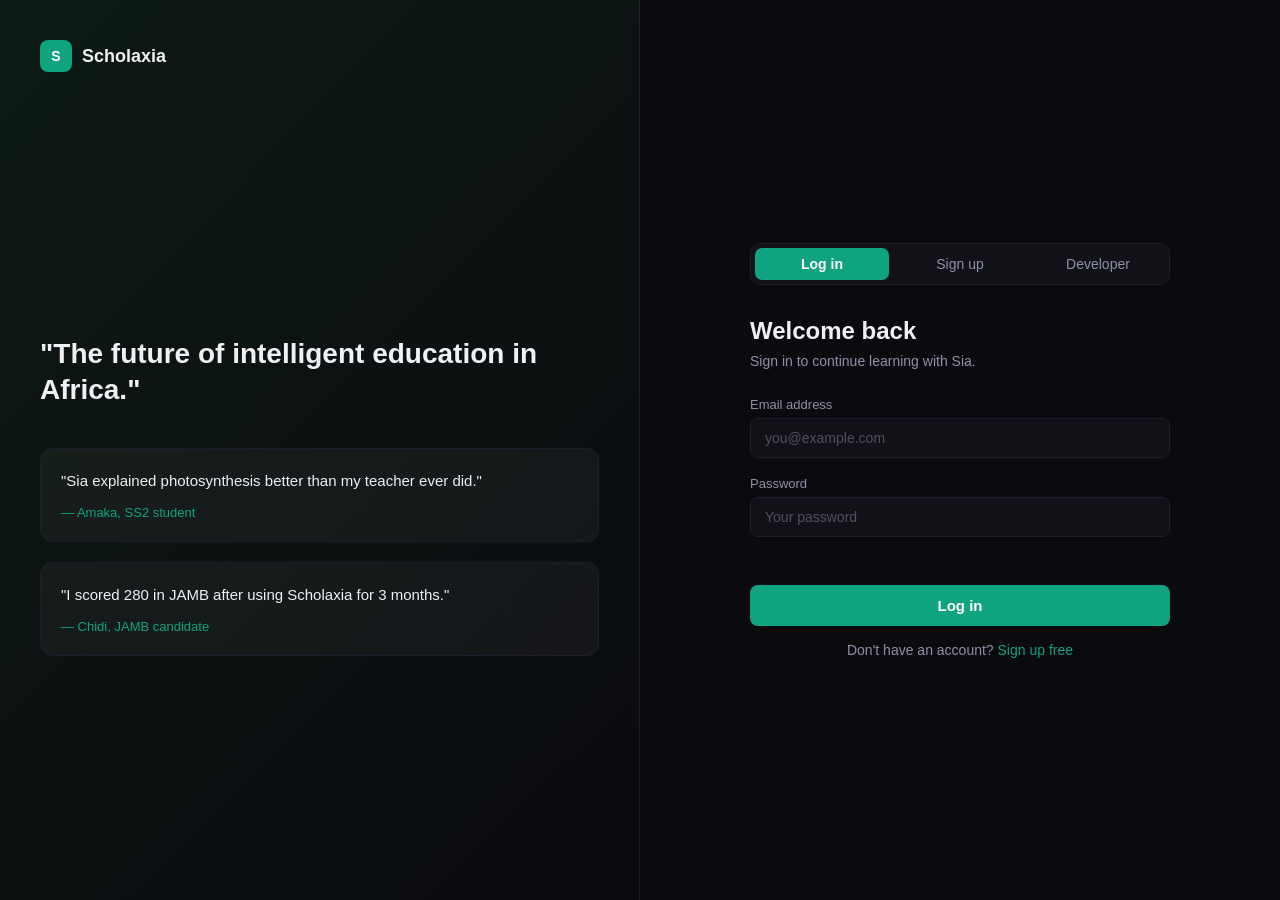
==== sia-web/auth.html @ f6092177 "feat: Sia lists all 132 languages, canvas diagrams on board, equations rendered, complete website" ====
<!DOCTYPE html>
<html lang="en">
<head>
  <meta charset="UTF-8" />
  <meta name="viewport" content="width=device-width, initial-scale=1.0" />
  <title>Sign in — Scholaxia</title>
  <link rel="stylesheet" href="auth.css" />
</head>
<body>
<div class="auth-layout">
  <!-- Left panel -->
  <div class="auth-left">
    <a href="index.html" class="auth-brand">
      <div class="logo-mark">S</div>
      <span>Scholaxia</span>
    </a>
    <div class="auth-left-content">
      <h2>"The future of intelligent education in Africa."</h2>
      <div class="testimonials">
        <div class="testimonial">
          <p>"Sia explained photosynthesis better than my teacher ever did."</p>
          <span>— Amaka, SS2 student</span>
        </div>
        <div class="testimonial">
          <p>"I scored 280 in JAMB after using Scholaxia for 3 months."</p>
          <span>— Chidi, JAMB candidate</span>
        </div>
      </div>
    </div>
  </div>

  <!-- Right panel -->
  <div class="auth-right">
    <div class="auth-box">

      <!-- Tab switcher -->
      <div class="auth-tabs">
        <button id="tab-login" class="auth-tab active" onclick="switchTab('login')">Log in</button>
        <button id="tab-signup" class="auth-tab" onclick="switchTab('signup')">Sign up</button>
        <button id="tab-developer" class="auth-tab" onclick="switchTab('developer')">Developer</button>
      </div>

      <!-- Login -->
      <div id="panel-login" class="auth-panel">
        <h2>Welcome back</h2>
        <p class="auth-desc">Sign in to continue learning with Sia.</p>
        <div class="form-group">
          <label>Email address</label>
          <input type="email" id="login-email" placeholder="you@example.com" />
        </div>
        <div class="form-group">
          <label>Password</label>
          <input type="password" id="login-password" placeholder="Your password" />
        </div>
        <div id="login-error" class="error-msg"></div>
        <button class="btn-submit" onclick="login()">Log in</button>
        <p class="auth-switch">Don't have an account? <a href="#" onclick="switchTab('signup')">Sign up free</a></p>
      </div>

      <!-- Signup -->
      <div id="panel-signup" class="auth-panel" style="display:none">
        <h2>Create your account</h2>
        <p class="auth-desc">Start learning with Sia for free. No credit card needed.</p>
        <div class="form-group">
          <label>Full name</label>
          <input type="text" id="signup-name" placeholder="Your full name" />
        </div>
        <div class="form-group">
          <label>Email address</label>
          <input type="email" id="signup-email" placeholder="you@example.com" />
        </div>
        <div class="form-group">
          <label>Password</label>
          <input type="password" id="signup-password" placeholder="Min 8 characters" />
        </div>
        <div id="signup-error" class="error-msg"></div>
        <button class="btn-submit" onclick="signup()">Create account</button>
        <p class="auth-switch">Already have an account? <a href="#" onclick="switchTab('login')">Log in</a></p>
      </div>

      <!-- Developer -->
      <div id="panel-developer" class="auth-panel" style="display:none">
        <h2>Developer account</h2>
        <p class="auth-desc">Get API keys to integrate Sia into your application.</p>
        <div class="form-group">
          <label>Full name</label>
          <input type="text" id="dev-name" placeholder="Your name" />
        </div>
        <div class="form-group">
          <label>Email address</label>
          <input type="email" id="dev-email" placeholder="you@company.com" />
        </div>
        <div class="form-group">
          <label>Company / App name</label>
          <input type="text" id="dev-company" placeholder="My App" />
        </div>
        <div class="form-group">
          <label>Password</label>
          <input type="password" id="dev-password" placeholder="Min 8 characters" />
        </div>
        <div id="dev-error" class="error-msg"></div>
        <button class="btn-submit" onclick="devSignup()">Create developer account</button>
        <p class="auth-switch">Already have an account? <a href="#" onclick="switchTab('login')">Log in</a></p>
      </div>

    </div>
  </div>
</div>

<script>
const API = "https://scholaxia.onrender.com";

// Check URL params for mode
window.onload = () => {
  const params = new URLSearchParams(window.location.search);
  const mode = params.get("mode");
  if (mode === "signup") switchTab("signup");
  else if (mode === "developer") switchTab("developer");
};

function switchTab(tab) {
  ["login","signup","developer"].forEach(t => {
    document.getElementById(`tab-${t}`).classList.toggle("active", t === tab);
    document.getElementById(`panel-${t}`).style.display = t === tab ? "block" : "none";
  });
}

async function login() {
  const email = document.getElementById("login-email").value.trim();
  const password = document.getElementById("login-password").value;
  const err = document.getElementById("login-error");
  err.textContent = "";
  if (!email || !password) { err.textContent = "Please fill in all fields."; return; }
  const btn = document.querySelector("#panel-login .btn-submit");
  btn.disabled = true; btn.textContent = "Logging in...";
  try {
    const res = await fetch(`${API}/api/v1/auth/login`, {
      method: "POST", headers: {"Content-Type":"application/json"},
      body: JSON.stringify({email, password}), signal: AbortSignal.timeout(30000)
    });
    const data = await res.json();
    if (!res.ok) { err.textContent = data.detail || "Login failed."; return; }
    localStorage.setItem("sia_token", data.access_token);
    localStorage.setItem("sia_role", data.role);
    // Get name
    const p = await fetch(`${API}/api/v1/students/me`, {headers:{Authorization:`Bearer ${data.access_token}`}});
    if (p.ok) { const pd = await p.json(); localStorage.setItem("sia_name", pd.full_name || email); }
    else localStorage.setItem("sia_name", email);
    // Redirect based on role
    if (data.role === "developer" || data.role === "admin") window.location.href = "dashboard.html";
    else window.location.href = "chat.html";
  } catch(e) {
    err.textContent = e.name === "TimeoutError" ? "Server waking up — try again in 30s." : "Network error.";
  } finally { btn.disabled = false; btn.textContent = "Log in"; }
}

async function signup() {
  const name = document.getElementById("signup-name").value.trim();
  const email = document.getElementById("signup-email").value.trim();
  const password = document.getElementById("signup-password").value;
  const err = document.getElementById("signup-error");
  err.textContent = "";
  if (!name || !email || !password) { err.textContent = "Please fill in all fields."; return; }
  if (password.length < 8) { err.textContent = "Password must be at least 8 characters."; return; }
  const btn = document.querySelector("#panel-signup .btn-submit");
  btn.disabled = true; btn.textContent = "Creating account...";
  try {
    const res = await fetch(`${API}/api/v1/auth/student/signup`, {
      method: "POST", headers: {"Content-Type":"application/json"},
      body: JSON.stringify({email, password, full_name: name}), signal: AbortSignal.timeout(30000)
    });
    const data = await res.json();
    if (!res.ok) { err.textContent = data.detail || "Signup failed."; return; }
    localStorage.setItem("sia_token", data.access_token);
    localStorage.setItem("sia_name", name);
    localStorage.setItem("sia_role", data.role);
    window.location.href = "chat.html";
  } catch(e) {
    err.textContent = e.name === "TimeoutError" ? "Server waking up — try again in 30s." : "Network error.";
  } finally { btn.disabled = false; btn.textContent = "Create account"; }
}

async function devSignup() {
  const name = document.getElementById("dev-name").value.trim();
  const email = document.getElementById("dev-email").value.trim();
  const company = document.getElementById("dev-company").value.trim();
  const password = document.getElementById("dev-password").value;
  const err = document.getElementById("dev-error");
  err.textContent = "";
  if (!name || !email || !password) { err.textContent = "Please fill in all fields."; return; }
  const btn = document.querySelector("#panel-developer .btn-submit");
  btn.disabled = true; btn.textContent = "Creating account...";
  try {
    const res = await fetch(`${API}/api/v1/developer/auth/signup`, {
      method: "POST", headers: {"Content-Type":"application/json"},
      body: JSON.stringify({email, password, full_name: name, company_name: company || "My App"}),
      signal: AbortSignal.timeout(30000)
    });
    const data = await res.json();
    if (!res.ok) { err.textContent = data.detail || "Signup failed."; return; }
    localStorage.setItem("sia_token", data.access_token);
    localStorage.setItem("sia_name", name);
    localStorage.setItem("sia_role", data.role);
    window.location.href = "dashboard.html";
  } catch(e) {
    err.textContent = e.name === "TimeoutError" ? "Server waking up — try again in 30s." : "Network error.";
  } finally { btn.disabled = false; btn.textContent = "Create developer account"; }
}
</script>
</body>
</html>
---- sia-web/auth.css ----
*, *::before, *::after { box-sizing: border-box; margin: 0; padding: 0; }
:root {
  --bg: #0a0a0f; --bg2: #111118; --accent: #10a37f;
  --text: #f0f0f5; --text2: #9090a8; --border: #1e1e2e;
  --font: -apple-system, BlinkMacSystemFont, 'Segoe UI', sans-serif;
}
body { font-family: var(--font); background: var(--bg); color: var(--text); min-height: 100vh; }
.auth-layout { display: grid; grid-template-columns: 1fr 1fr; min-height: 100vh; }

/* Left */
.auth-left {
  background: linear-gradient(135deg, #0d1a14, #0a0a0f);
  border-right: 1px solid var(--border);
  padding: 40px; display: flex; flex-direction: column; gap: 60px;
}
.auth-brand { display: flex; align-items: center; gap: 10px; text-decoration: none; color: var(--text); font-size: 18px; font-weight: 700; }
.logo-mark { width: 32px; height: 32px; background: var(--accent); border-radius: 8px; display: flex; align-items: center; justify-content: center; font-weight: 800; font-size: 14px; color: white; }
.auth-left-content { flex: 1; display: flex; flex-direction: column; justify-content: center; gap: 40px; }
.auth-left-content h2 { font-size: 28px; font-weight: 700; line-height: 1.3; color: var(--text); }
.testimonials { display: flex; flex-direction: column; gap: 20px; }
.testimonial { background: rgba(255,255,255,0.04); border: 1px solid var(--border); border-radius: 12px; padding: 20px; }
.testimonial p { font-size: 15px; color: var(--text); line-height: 1.6; margin-bottom: 10px; }
.testimonial span { font-size: 13px; color: var(--accent); }

/* Right */
.auth-right { display: flex; align-items: center; justify-content: center; padding: 40px; }
.auth-box { width: 100%; max-width: 420px; }
.auth-tabs { display: flex; gap: 4px; background: var(--bg2); border: 1px solid var(--border); border-radius: 10px; padding: 4px; margin-bottom: 32px; }
.auth-tab { flex: 1; padding: 8px; background: transparent; border: none; border-radius: 7px; color: var(--text2); font-size: 14px; font-weight: 500; cursor: pointer; transition: all 0.15s; }
.auth-tab.active { background: var(--accent); color: white; font-weight: 600; }
.auth-panel h2 { font-size: 24px; font-weight: 700; margin-bottom: 8px; }
.auth-desc { font-size: 14px; color: var(--text2); margin-bottom: 28px; }
.form-group { margin-bottom: 18px; }
.form-group label { display: block; font-size: 13px; font-weight: 500; color: var(--text2); margin-bottom: 6px; }
.form-group input { width: 100%; padding: 11px 14px; background: var(--bg2); border: 1px solid var(--border); border-radius: 8px; color: var(--text); font-size: 14px; outline: none; transition: border-color 0.2s; }
.form-group input:focus { border-color: var(--accent); }
.form-group input::placeholder { color: #505060; }
.error-msg { color: #ff6b6b; font-size: 13px; margin-bottom: 12px; min-height: 18px; }
.btn-submit { width: 100%; padding: 12px; background: var(--accent); color: white; border: none; border-radius: 8px; font-size: 15px; font-weight: 600; cursor: pointer; transition: background 0.15s; margin-bottom: 16px; }
.btn-submit:hover { background: #0d8f6e; }
.btn-submit:disabled { opacity: 0.6; cursor: not-allowed; }
.auth-switch { font-size: 14px; color: var(--text2); text-align: center; }
.auth-switch a { color: var(--accent); text-decoration: none; }

@media (max-width: 768px) {
  .auth-layout { grid-template-columns: 1fr; }
  .auth-left { display: none; }
}
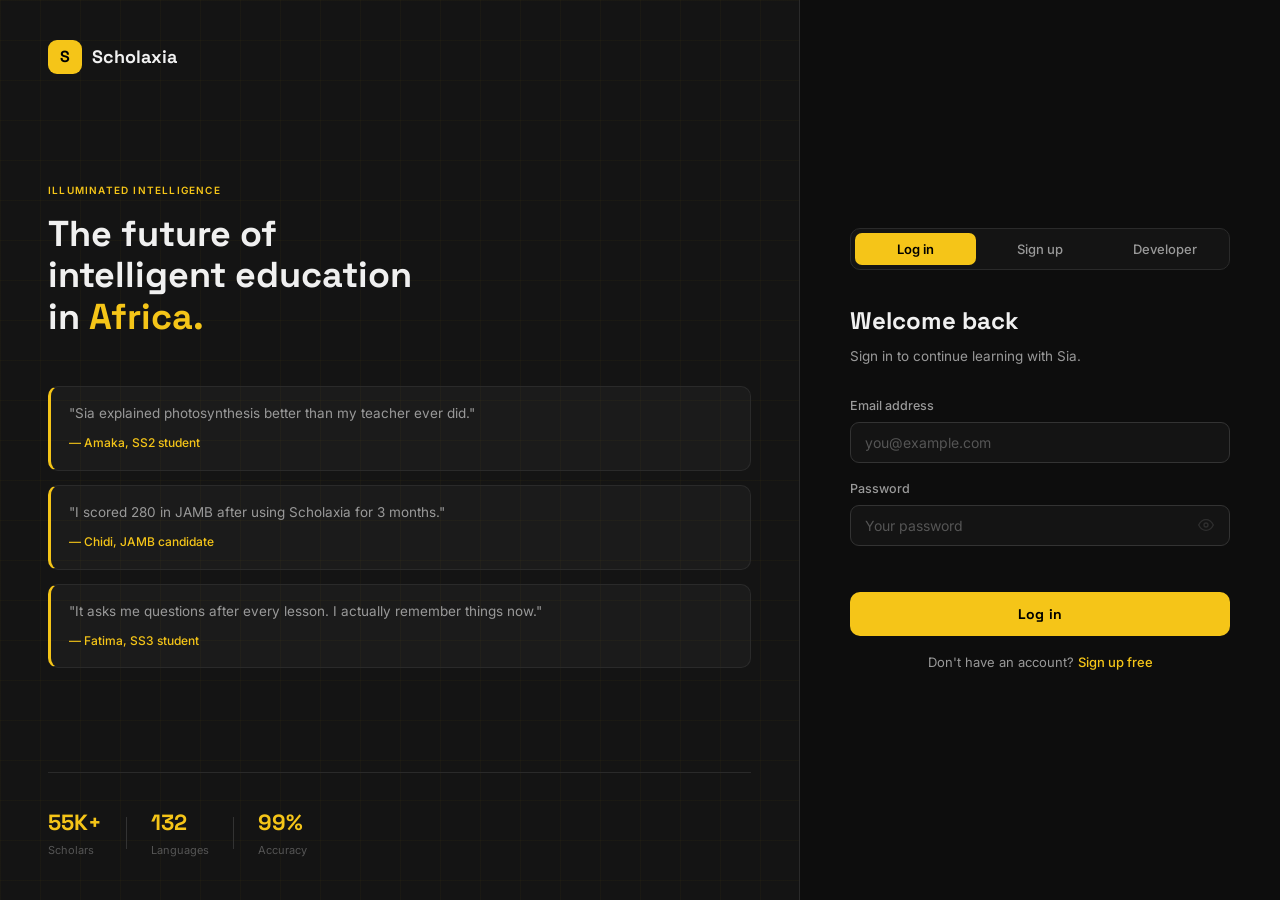
==== commit 82f400f1: "Redesign all UI: dark/yellow theme across auth, chat, dashboard, classroom" ====
--- a/sia-web/auth.html
+++ b/sia-web/auth.html
@@ -3,19 +3,26 @@
 <head>
   <meta charset="UTF-8" />
   <meta name="viewport" content="width=device-width, initial-scale=1.0" />
-  <title>Sign in — Scholaxia</title>
+  <title>Sign in — Sia by Scholaxia</title>
+  <link rel="preconnect" href="https://fonts.googleapis.com" />
+  <link href="https://fonts.googleapis.com/css2?family=Inter:wght@300;400;500;600;700&family=Space+Grotesk:wght@500;600;700;800&display=swap" rel="stylesheet" />
   <link rel="stylesheet" href="auth.css" />
 </head>
 <body>
+
 <div class="auth-layout">
+
   <!-- Left panel -->
   <div class="auth-left">
     <a href="index.html" class="auth-brand">
-      <div class="logo-mark">S</div>
+      <div class="brand-mark">S</div>
       <span>Scholaxia</span>
     </a>
-    <div class="auth-left-content">
-      <h2>"The future of intelligent education in Africa."</h2>
+    <div class="auth-left-body">
+      <div class="auth-tagline">
+        <span class="tag-label">ILLUMINATED INTELLIGENCE</span>
+        <h1>The future of<br/>intelligent education<br/>in <span class="accent">Africa.</span></h1>
+      </div>
       <div class="testimonials">
         <div class="testimonial">
           <p>"Sia explained photosynthesis better than my teacher ever did."</p>
@@ -25,7 +32,18 @@
           <p>"I scored 280 in JAMB after using Scholaxia for 3 months."</p>
           <span>— Chidi, JAMB candidate</span>
         </div>
-      </div>
+        <div class="testimonial">
+          <p>"It asks me questions after every lesson. I actually remember things now."</p>
+          <span>— Fatima, SS3 student</span>
+        </div>
+      </div>
+    </div>
+    <div class="auth-left-footer">
+      <div class="stat"><span class="stat-num">55K+</span><span class="stat-label">Scholars</span></div>
+      <div class="stat-divider"></div>
+      <div class="stat"><span class="stat-num">132</span><span class="stat-label">Languages</span></div>
+      <div class="stat-divider"></div>
+      <div class="stat"><span class="stat-num">99%</span><span class="stat-label">Accuracy</span></div>
     </div>
   </div>
 
@@ -33,7 +51,12 @@
   <div class="auth-right">
     <div class="auth-box">
 
-      <!-- Tab switcher -->
+      <div class="auth-logo-mobile">
+        <div class="brand-mark">S</div>
+        <span>Scholaxia</span>
+      </div>
+
+      <!-- Tabs -->
       <div class="auth-tabs">
         <button id="tab-login" class="auth-tab active" onclick="switchTab('login')">Log in</button>
         <button id="tab-signup" class="auth-tab" onclick="switchTab('signup')">Sign up</button>
@@ -46,14 +69,19 @@
         <p class="auth-desc">Sign in to continue learning with Sia.</p>
         <div class="form-group">
           <label>Email address</label>
-          <input type="email" id="login-email" placeholder="you@example.com" />
+          <input type="email" id="login-email" placeholder="you@example.com" autocomplete="email" />
         </div>
         <div class="form-group">
           <label>Password</label>
-          <input type="password" id="login-password" placeholder="Your password" />
+          <div class="input-pw-wrap">
+            <input type="password" id="login-password" placeholder="Your password" autocomplete="current-password" />
+            <button type="button" class="pw-toggle" onclick="togglePw('login-password', this)" tabindex="-1">
+              <svg class="eye-icon" width="16" height="16" viewBox="0 0 24 24" fill="none" stroke="currentColor" stroke-width="2"><path d="M1 12s4-8 11-8 11 8 11 8-4 8-11 8-11-8-11-8z"/><circle cx="12" cy="12" r="3"/></svg>
+            </button>
+          </div>
         </div>
         <div id="login-error" class="error-msg"></div>
-        <button class="btn-submit" onclick="login()">Log in</button>
+        <button class="btn-submit" id="btn-login" onclick="login()">Log in</button>
         <p class="auth-switch">Don't have an account? <a href="#" onclick="switchTab('signup')">Sign up free</a></p>
       </div>
 
@@ -63,18 +91,23 @@
         <p class="auth-desc">Start learning with Sia for free. No credit card needed.</p>
         <div class="form-group">
           <label>Full name</label>
-          <input type="text" id="signup-name" placeholder="Your full name" />
+          <input type="text" id="signup-name" placeholder="Your full name" autocomplete="name" />
         </div>
         <div class="form-group">
           <label>Email address</label>
-          <input type="email" id="signup-email" placeholder="you@example.com" />
+          <input type="email" id="signup-email" placeholder="you@example.com" autocomplete="email" />
         </div>
         <div class="form-group">
           <label>Password</label>
-          <input type="password" id="signup-password" placeholder="Min 8 characters" />
+          <div class="input-pw-wrap">
+            <input type="password" id="signup-password" placeholder="Min 8 characters" autocomplete="new-password" />
+            <button type="button" class="pw-toggle" onclick="togglePw('signup-password', this)" tabindex="-1">
+              <svg class="eye-icon" width="16" height="16" viewBox="0 0 24 24" fill="none" stroke="currentColor" stroke-width="2"><path d="M1 12s4-8 11-8 11 8 11 8-4 8-11 8-11-8-11-8z"/><circle cx="12" cy="12" r="3"/></svg>
+            </button>
+          </div>
         </div>
         <div id="signup-error" class="error-msg"></div>
-        <button class="btn-submit" onclick="signup()">Create account</button>
+        <button class="btn-submit" id="btn-signup" onclick="signup()">Create account</button>
         <p class="auth-switch">Already have an account? <a href="#" onclick="switchTab('login')">Log in</a></p>
       </div>
 
@@ -96,10 +129,15 @@
         </div>
         <div class="form-group">
           <label>Password</label>
-          <input type="password" id="dev-password" placeholder="Min 8 characters" />
+          <div class="input-pw-wrap">
+            <input type="password" id="dev-password" placeholder="Min 8 characters" />
+            <button type="button" class="pw-toggle" onclick="togglePw('dev-password', this)" tabindex="-1">
+              <svg class="eye-icon" width="16" height="16" viewBox="0 0 24 24" fill="none" stroke="currentColor" stroke-width="2"><path d="M1 12s4-8 11-8 11 8 11 8-4 8-11 8-11-8-11-8z"/><circle cx="12" cy="12" r="3"/></svg>
+            </button>
+          </div>
         </div>
         <div id="dev-error" class="error-msg"></div>
-        <button class="btn-submit" onclick="devSignup()">Create developer account</button>
+        <button class="btn-submit" id="btn-dev" onclick="devSignup()">Create developer account</button>
         <p class="auth-switch">Already have an account? <a href="#" onclick="switchTab('login')">Log in</a></p>
       </div>
 
@@ -108,9 +146,8 @@
 </div>
 
 <script>
-const API = "https://scholaxia.onrender.com";
-
-// Check URL params for mode
+const API = "https://scholaxia1.onrender.com";
+
 window.onload = () => {
   const params = new URLSearchParams(window.location.search);
   const mode = params.get("mode");
@@ -118,6 +155,13 @@
   else if (mode === "developer") switchTab("developer");
 };
 
+function togglePw(id, btn) {
+  const input = document.getElementById(id);
+  const isHidden = input.type === "password";
+  input.type = isHidden ? "text" : "password";
+  btn.querySelector(".eye-icon").style.opacity = isHidden ? "1" : "0.4";
+}
+
 function switchTab(tab) {
   ["login","signup","developer"].forEach(t => {
     document.getElementById(`tab-${t}`).classList.toggle("active", t === tab);
@@ -129,9 +173,9 @@
   const email = document.getElementById("login-email").value.trim();
   const password = document.getElementById("login-password").value;
   const err = document.getElementById("login-error");
+  const btn = document.getElementById("btn-login");
   err.textContent = "";
   if (!email || !password) { err.textContent = "Please fill in all fields."; return; }
-  const btn = document.querySelector("#panel-login .btn-submit");
   btn.disabled = true; btn.textContent = "Logging in...";
   try {
     const res = await fetch(`${API}/api/v1/auth/login`, {
@@ -142,15 +186,13 @@
     if (!res.ok) { err.textContent = data.detail || "Login failed."; return; }
     localStorage.setItem("sia_token", data.access_token);
     localStorage.setItem("sia_role", data.role);
-    // Get name
     const p = await fetch(`${API}/api/v1/students/me`, {headers:{Authorization:`Bearer ${data.access_token}`}});
     if (p.ok) { const pd = await p.json(); localStorage.setItem("sia_name", pd.full_name || email); }
     else localStorage.setItem("sia_name", email);
-    // Redirect based on role
     if (data.role === "developer" || data.role === "admin") window.location.href = "dashboard.html";
     else window.location.href = "chat.html";
   } catch(e) {
-    err.textContent = e.name === "TimeoutError" ? "Server waking up — try again in 30s." : "Network error.";
+    err.textContent = e.name === "TimeoutError" ? "Server is waking up — try again in 30s." : "Network error. Try again.";
   } finally { btn.disabled = false; btn.textContent = "Log in"; }
 }
 
@@ -159,10 +201,10 @@
   const email = document.getElementById("signup-email").value.trim();
   const password = document.getElementById("signup-password").value;
   const err = document.getElementById("signup-error");
+  const btn = document.getElementById("btn-signup");
   err.textContent = "";
   if (!name || !email || !password) { err.textContent = "Please fill in all fields."; return; }
   if (password.length < 8) { err.textContent = "Password must be at least 8 characters."; return; }
-  const btn = document.querySelector("#panel-signup .btn-submit");
   btn.disabled = true; btn.textContent = "Creating account...";
   try {
     const res = await fetch(`${API}/api/v1/auth/student/signup`, {
@@ -173,10 +215,10 @@
     if (!res.ok) { err.textContent = data.detail || "Signup failed."; return; }
     localStorage.setItem("sia_token", data.access_token);
     localStorage.setItem("sia_name", name);
-    localStorage.setItem("sia_role", data.role);
+    localStorage.setItem("sia_role", data.role || "student");
     window.location.href = "chat.html";
   } catch(e) {
-    err.textContent = e.name === "TimeoutError" ? "Server waking up — try again in 30s." : "Network error.";
+    err.textContent = e.name === "TimeoutError" ? "Server is waking up — try again in 30s." : "Network error. Try again.";
   } finally { btn.disabled = false; btn.textContent = "Create account"; }
 }
 
@@ -186,9 +228,9 @@
   const company = document.getElementById("dev-company").value.trim();
   const password = document.getElementById("dev-password").value;
   const err = document.getElementById("dev-error");
+  const btn = document.getElementById("btn-dev");
   err.textContent = "";
   if (!name || !email || !password) { err.textContent = "Please fill in all fields."; return; }
-  const btn = document.querySelector("#panel-developer .btn-submit");
   btn.disabled = true; btn.textContent = "Creating account...";
   try {
     const res = await fetch(`${API}/api/v1/developer/auth/signup`, {
@@ -200,10 +242,10 @@
     if (!res.ok) { err.textContent = data.detail || "Signup failed."; return; }
     localStorage.setItem("sia_token", data.access_token);
     localStorage.setItem("sia_name", name);
-    localStorage.setItem("sia_role", data.role);
+    localStorage.setItem("sia_role", data.role || "developer");
     window.location.href = "dashboard.html";
   } catch(e) {
-    err.textContent = e.name === "TimeoutError" ? "Server waking up — try again in 30s." : "Network error.";
+    err.textContent = e.name === "TimeoutError" ? "Server is waking up — try again in 30s." : "Network error. Try again.";
   } finally { btn.disabled = false; btn.textContent = "Create developer account"; }
 }
 </script>
--- a/sia-web/auth.css
+++ b/sia-web/auth.css
@@ -1,48 +1,198 @@
+/* ── Scholaxia Auth UI — Dark / Yellow Design System ── */
+
 *, *::before, *::after { box-sizing: border-box; margin: 0; padding: 0; }
+
 :root {
-  --bg: #0a0a0f; --bg2: #111118; --accent: #10a37f;
-  --text: #f0f0f5; --text2: #9090a8; --border: #1e1e2e;
-  --font: -apple-system, BlinkMacSystemFont, 'Segoe UI', sans-serif;
+  --bg:       #0d0d0d;
+  --bg2:      #141414;
+  --bg3:      #1a1a1a;
+  --border:   #2a2a2a;
+  --border2:  #333;
+  --yellow:   #f5c518;
+  --yellow-d: #c9a010;
+  --text:     #f0f0f0;
+  --text2:    #999;
+  --text3:    #555;
+  --error:    #ff5555;
+  --font:     'Inter', sans-serif;
+  --font-h:   'Space Grotesk', sans-serif;
 }
-body { font-family: var(--font); background: var(--bg); color: var(--text); min-height: 100vh; }
-.auth-layout { display: grid; grid-template-columns: 1fr 1fr; min-height: 100vh; }
 
-/* Left */
+html, body {
+  height: 100%; background: var(--bg);
+  color: var(--text); font-family: var(--font);
+  font-size: 14px; line-height: 1.6;
+}
+
+/* ── Layout ── */
+.auth-layout {
+  display: flex; min-height: 100vh;
+}
+
+/* ── Left panel ── */
 .auth-left {
-  background: linear-gradient(135deg, #0d1a14, #0a0a0f);
+  flex: 1; background: var(--bg2);
   border-right: 1px solid var(--border);
-  padding: 40px; display: flex; flex-direction: column; gap: 60px;
+  display: flex; flex-direction: column;
+  padding: 40px 48px;
+  position: relative; overflow: hidden;
 }
-.auth-brand { display: flex; align-items: center; gap: 10px; text-decoration: none; color: var(--text); font-size: 18px; font-weight: 700; }
-.logo-mark { width: 32px; height: 32px; background: var(--accent); border-radius: 8px; display: flex; align-items: center; justify-content: center; font-weight: 800; font-size: 14px; color: white; }
-.auth-left-content { flex: 1; display: flex; flex-direction: column; justify-content: center; gap: 40px; }
-.auth-left-content h2 { font-size: 28px; font-weight: 700; line-height: 1.3; color: var(--text); }
-.testimonials { display: flex; flex-direction: column; gap: 20px; }
-.testimonial { background: rgba(255,255,255,0.04); border: 1px solid var(--border); border-radius: 12px; padding: 20px; }
-.testimonial p { font-size: 15px; color: var(--text); line-height: 1.6; margin-bottom: 10px; }
-.testimonial span { font-size: 13px; color: var(--accent); }
 
-/* Right */
-.auth-right { display: flex; align-items: center; justify-content: center; padding: 40px; }
-.auth-box { width: 100%; max-width: 420px; }
-.auth-tabs { display: flex; gap: 4px; background: var(--bg2); border: 1px solid var(--border); border-radius: 10px; padding: 4px; margin-bottom: 32px; }
-.auth-tab { flex: 1; padding: 8px; background: transparent; border: none; border-radius: 7px; color: var(--text2); font-size: 14px; font-weight: 500; cursor: pointer; transition: all 0.15s; }
-.auth-tab.active { background: var(--accent); color: white; font-weight: 600; }
-.auth-panel h2 { font-size: 24px; font-weight: 700; margin-bottom: 8px; }
-.auth-desc { font-size: 14px; color: var(--text2); margin-bottom: 28px; }
-.form-group { margin-bottom: 18px; }
-.form-group label { display: block; font-size: 13px; font-weight: 500; color: var(--text2); margin-bottom: 6px; }
-.form-group input { width: 100%; padding: 11px 14px; background: var(--bg2); border: 1px solid var(--border); border-radius: 8px; color: var(--text); font-size: 14px; outline: none; transition: border-color 0.2s; }
-.form-group input:focus { border-color: var(--accent); }
-.form-group input::placeholder { color: #505060; }
-.error-msg { color: #ff6b6b; font-size: 13px; margin-bottom: 12px; min-height: 18px; }
-.btn-submit { width: 100%; padding: 12px; background: var(--accent); color: white; border: none; border-radius: 8px; font-size: 15px; font-weight: 600; cursor: pointer; transition: background 0.15s; margin-bottom: 16px; }
-.btn-submit:hover { background: #0d8f6e; }
-.btn-submit:disabled { opacity: 0.6; cursor: not-allowed; }
-.auth-switch { font-size: 14px; color: var(--text2); text-align: center; }
-.auth-switch a { color: var(--accent); text-decoration: none; }
+/* Subtle grid background */
+.auth-left::before {
+  content: '';
+  position: absolute; inset: 0;
+  background-image:
+    linear-gradient(rgba(245,197,24,0.03) 1px, transparent 1px),
+    linear-gradient(90deg, rgba(245,197,24,0.03) 1px, transparent 1px);
+  background-size: 40px 40px;
+  pointer-events: none;
+}
 
-@media (max-width: 768px) {
-  .auth-layout { grid-template-columns: 1fr; }
+.auth-brand {
+  display: flex; align-items: center; gap: 10px;
+  text-decoration: none; color: var(--text);
+  font-family: var(--font-h); font-weight: 700; font-size: 18px;
+  position: relative; z-index: 1;
+}
+.brand-mark {
+  width: 34px; height: 34px; background: var(--yellow);
+  border-radius: 9px; display: flex; align-items: center; justify-content: center;
+  color: #000; font-weight: 800; font-size: 16px; font-family: var(--font-h);
+  flex-shrink: 0;
+}
+
+.auth-left-body {
+  flex: 1; display: flex; flex-direction: column;
+  justify-content: center; gap: 48px;
+  position: relative; z-index: 1;
+}
+
+.tag-label {
+  display: inline-block; font-size: 10px; font-weight: 600;
+  letter-spacing: 0.12em; color: var(--yellow);
+  margin-bottom: 16px;
+}
+
+.auth-tagline h1 {
+  font-family: var(--font-h); font-size: 36px; font-weight: 800;
+  line-height: 1.15; color: var(--text);
+}
+.auth-tagline .accent { color: var(--yellow); }
+
+.testimonials { display: flex; flex-direction: column; gap: 14px; }
+.testimonial {
+  background: rgba(255,255,255,0.03);
+  border: 1px solid var(--border);
+  border-left: 3px solid var(--yellow);
+  border-radius: 10px; padding: 16px 18px;
+}
+.testimonial p { color: var(--text2); font-size: 13.5px; margin-bottom: 8px; line-height: 1.5; }
+.testimonial span { font-size: 12px; color: var(--yellow); font-weight: 500; }
+
+.auth-left-footer {
+  display: flex; align-items: center; gap: 24px;
+  position: relative; z-index: 1; padding-top: 32px;
+  border-top: 1px solid var(--border);
+}
+.stat { display: flex; flex-direction: column; gap: 2px; }
+.stat-num { font-family: var(--font-h); font-size: 22px; font-weight: 700; color: var(--yellow); }
+.stat-label { font-size: 11px; color: var(--text3); }
+.stat-divider { width: 1px; height: 32px; background: var(--border2); }
+
+/* ── Right panel ── */
+.auth-right {
+  width: 480px; min-width: 480px;
+  display: flex; align-items: center; justify-content: center;
+  padding: 40px 48px; background: var(--bg);
+}
+
+.auth-box { width: 100%; max-width: 380px; }
+
+.auth-logo-mobile {
+  display: none; align-items: center; gap: 10px;
+  font-family: var(--font-h); font-weight: 700; font-size: 18px;
+  color: var(--text); margin-bottom: 32px;
+}
+
+/* ── Tabs ── */
+.auth-tabs {
+  display: flex; gap: 4px;
+  background: var(--bg2); border: 1px solid var(--border);
+  border-radius: 10px; padding: 4px;
+  margin-bottom: 32px;
+}
+.auth-tab {
+  flex: 1; padding: 8px 12px; border: none; border-radius: 7px;
+  background: transparent; color: var(--text2);
+  font-size: 13px; font-family: var(--font); font-weight: 500;
+  cursor: pointer; transition: all 0.15s;
+}
+.auth-tab.active {
+  background: var(--yellow); color: #000; font-weight: 600;
+}
+.auth-tab:not(.active):hover { color: var(--text); }
+
+/* ── Panel ── */
+.auth-panel h2 {
+  font-family: var(--font-h); font-size: 24px; font-weight: 700;
+  color: var(--text); margin-bottom: 6px;
+}
+.auth-desc { color: var(--text2); font-size: 13.5px; margin-bottom: 28px; }
+
+/* ── Form ── */
+.form-group { margin-bottom: 16px; }
+.form-group label {
+  display: block; font-size: 12.5px; font-weight: 500;
+  color: var(--text2); margin-bottom: 6px;
+}
+.form-group input {
+  width: 100%; background: var(--bg2);
+  border: 1px solid var(--border2); border-radius: 9px;
+  color: var(--text); padding: 11px 14px;
+  font-size: 14px; font-family: var(--font);
+  outline: none; transition: border-color 0.15s;
+}
+.form-group input::placeholder { color: var(--text3); }
+.form-group input:focus { border-color: var(--yellow); }
+
+/* Password toggle */
+.input-pw-wrap { position: relative; }
+.input-pw-wrap input { padding-right: 42px; }
+.pw-toggle {
+  position: absolute; right: 12px; top: 50%; transform: translateY(-50%);
+  background: none; border: none; cursor: pointer;
+  color: var(--text3); padding: 4px; display: flex; align-items: center;
+  transition: color 0.12s;
+}
+.pw-toggle:hover { color: var(--text2); }
+.eye-icon { opacity: 0.4; transition: opacity 0.15s; }
+
+.error-msg {
+  color: var(--error); font-size: 12.5px;
+  min-height: 18px; margin-bottom: 12px;
+}
+
+.btn-submit {
+  width: 100%; padding: 13px;
+  background: var(--yellow); border: none; border-radius: 10px;
+  color: #000; font-size: 14px; font-weight: 700;
+  font-family: var(--font-h); cursor: pointer;
+  transition: all 0.15s; margin-bottom: 16px;
+  letter-spacing: 0.01em;
+}
+.btn-submit:hover { background: var(--yellow-d); transform: translateY(-1px); }
+.btn-submit:disabled { opacity: 0.5; cursor: not-allowed; transform: none; }
+
+.auth-switch {
+  text-align: center; font-size: 13px; color: var(--text2);
+}
+.auth-switch a { color: var(--yellow); text-decoration: none; font-weight: 500; }
+.auth-switch a:hover { text-decoration: underline; }
+
+/* ── Responsive ── */
+@media (max-width: 900px) {
   .auth-left { display: none; }
+  .auth-right { width: 100%; min-width: unset; padding: 32px 24px; }
+  .auth-logo-mobile { display: flex; }
 }
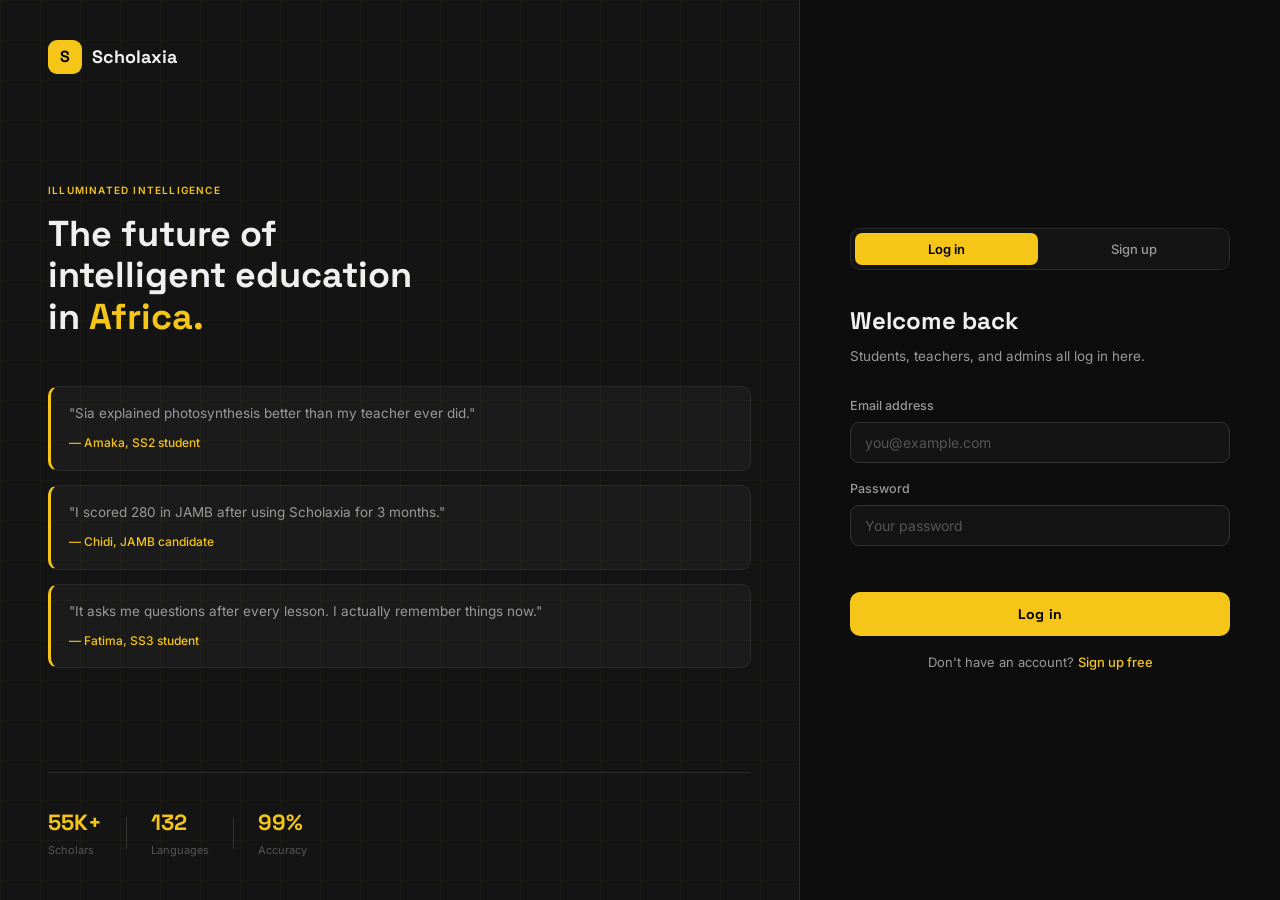
==== commit 7c814471: "Auth: remove OTP/forgot-password, login+signup only; Agora token endpoint; role-based redirect" ====
--- a/sia-web/auth.html
+++ b/sia-web/auth.html
@@ -56,36 +56,30 @@
         <span>Scholaxia</span>
       </div>
 
-      <!-- Tabs -->
+      <!-- Tabs: Login + Sign Up only -->
       <div class="auth-tabs">
         <button id="tab-login" class="auth-tab active" onclick="switchTab('login')">Log in</button>
         <button id="tab-signup" class="auth-tab" onclick="switchTab('signup')">Sign up</button>
-        <button id="tab-developer" class="auth-tab" onclick="switchTab('developer')">Developer</button>
       </div>
 
       <!-- Login -->
       <div id="panel-login" class="auth-panel">
         <h2>Welcome back</h2>
-        <p class="auth-desc">Sign in to continue learning with Sia.</p>
+        <p class="auth-desc">Students, teachers, and admins all log in here.</p>
         <div class="form-group">
           <label>Email address</label>
           <input type="email" id="login-email" placeholder="you@example.com" autocomplete="email" />
         </div>
         <div class="form-group">
           <label>Password</label>
-          <div class="input-pw-wrap">
-            <input type="password" id="login-password" placeholder="Your password" autocomplete="current-password" />
-            <button type="button" class="pw-toggle" onclick="togglePw('login-password', this)" tabindex="-1">
-              <svg class="eye-icon" width="16" height="16" viewBox="0 0 24 24" fill="none" stroke="currentColor" stroke-width="2"><path d="M1 12s4-8 11-8 11 8 11 8-4 8-11 8-11-8-11-8z"/><circle cx="12" cy="12" r="3"/></svg>
-            </button>
-          </div>
+          <input type="password" id="login-password" placeholder="Your password" autocomplete="current-password" />
         </div>
         <div id="login-error" class="error-msg"></div>
         <button class="btn-submit" id="btn-login" onclick="login()">Log in</button>
         <p class="auth-switch">Don't have an account? <a href="#" onclick="switchTab('signup')">Sign up free</a></p>
       </div>
 
-      <!-- Signup -->
+      <!-- Signup (students only — teachers added by admin) -->
       <div id="panel-signup" class="auth-panel" style="display:none">
         <h2>Create your account</h2>
         <p class="auth-desc">Start learning with Sia for free. No credit card needed.</p>
@@ -99,45 +93,10 @@
         </div>
         <div class="form-group">
           <label>Password</label>
-          <div class="input-pw-wrap">
-            <input type="password" id="signup-password" placeholder="Min 8 characters" autocomplete="new-password" />
-            <button type="button" class="pw-toggle" onclick="togglePw('signup-password', this)" tabindex="-1">
-              <svg class="eye-icon" width="16" height="16" viewBox="0 0 24 24" fill="none" stroke="currentColor" stroke-width="2"><path d="M1 12s4-8 11-8 11 8 11 8-4 8-11 8-11-8-11-8z"/><circle cx="12" cy="12" r="3"/></svg>
-            </button>
-          </div>
+          <input type="password" id="signup-password" placeholder="Min 8 characters" autocomplete="new-password" />
         </div>
         <div id="signup-error" class="error-msg"></div>
         <button class="btn-submit" id="btn-signup" onclick="signup()">Create account</button>
-        <p class="auth-switch">Already have an account? <a href="#" onclick="switchTab('login')">Log in</a></p>
-      </div>
-
-      <!-- Developer -->
-      <div id="panel-developer" class="auth-panel" style="display:none">
-        <h2>Developer account</h2>
-        <p class="auth-desc">Get API keys to integrate Sia into your application.</p>
-        <div class="form-group">
-          <label>Full name</label>
-          <input type="text" id="dev-name" placeholder="Your name" />
-        </div>
-        <div class="form-group">
-          <label>Email address</label>
-          <input type="email" id="dev-email" placeholder="you@company.com" />
-        </div>
-        <div class="form-group">
-          <label>Company / App name</label>
-          <input type="text" id="dev-company" placeholder="My App" />
-        </div>
-        <div class="form-group">
-          <label>Password</label>
-          <div class="input-pw-wrap">
-            <input type="password" id="dev-password" placeholder="Min 8 characters" />
-            <button type="button" class="pw-toggle" onclick="togglePw('dev-password', this)" tabindex="-1">
-              <svg class="eye-icon" width="16" height="16" viewBox="0 0 24 24" fill="none" stroke="currentColor" stroke-width="2"><path d="M1 12s4-8 11-8 11 8 11 8-4 8-11 8-11-8-11-8z"/><circle cx="12" cy="12" r="3"/></svg>
-            </button>
-          </div>
-        </div>
-        <div id="dev-error" class="error-msg"></div>
-        <button class="btn-submit" id="btn-dev" onclick="devSignup()">Create developer account</button>
         <p class="auth-switch">Already have an account? <a href="#" onclick="switchTab('login')">Log in</a></p>
       </div>
 
@@ -150,20 +109,11 @@
 
 window.onload = () => {
   const params = new URLSearchParams(window.location.search);
-  const mode = params.get("mode");
-  if (mode === "signup") switchTab("signup");
-  else if (mode === "developer") switchTab("developer");
+  if (params.get("mode") === "signup") switchTab("signup");
 };
 
-function togglePw(id, btn) {
-  const input = document.getElementById(id);
-  const isHidden = input.type === "password";
-  input.type = isHidden ? "text" : "password";
-  btn.querySelector(".eye-icon").style.opacity = isHidden ? "1" : "0.4";
-}
-
 function switchTab(tab) {
-  ["login","signup","developer"].forEach(t => {
+  ["login", "signup"].forEach(t => {
     document.getElementById(`tab-${t}`).classList.toggle("active", t === tab);
     document.getElementById(`panel-${t}`).style.display = t === tab ? "block" : "none";
   });
@@ -179,20 +129,35 @@
   btn.disabled = true; btn.textContent = "Logging in...";
   try {
     const res = await fetch(`${API}/api/v1/auth/login`, {
-      method: "POST", headers: {"Content-Type":"application/json"},
-      body: JSON.stringify({email, password}), signal: AbortSignal.timeout(30000)
+      method: "POST", headers: { "Content-Type": "application/json" },
+      body: JSON.stringify({ email, password }),
+      signal: AbortSignal.timeout(30000)
     });
     const data = await res.json();
     if (!res.ok) { err.textContent = data.detail || "Login failed."; return; }
     localStorage.setItem("sia_token", data.access_token);
     localStorage.setItem("sia_role", data.role);
-    const p = await fetch(`${API}/api/v1/students/me`, {headers:{Authorization:`Bearer ${data.access_token}`}});
-    if (p.ok) { const pd = await p.json(); localStorage.setItem("sia_name", pd.full_name || email); }
-    else localStorage.setItem("sia_name", email);
-    if (data.role === "developer" || data.role === "admin") window.location.href = "dashboard.html";
+    // Try to get display name
+    try {
+      const p = await fetch(`${API}/api/v1/students/me`, {
+        headers: { Authorization: `Bearer ${data.access_token}` }
+      });
+      if (p.ok) {
+        const pd = await p.json();
+        localStorage.setItem("sia_name", pd.full_name || email);
+      } else {
+        localStorage.setItem("sia_name", email);
+      }
+    } catch { localStorage.setItem("sia_name", email); }
+    // Route by role
+    const role = data.role;
+    if (role === "admin" || role === "developer") window.location.href = "dashboard.html";
+    else if (role === "teacher") window.location.href = "classroom.html";
     else window.location.href = "chat.html";
-  } catch(e) {
-    err.textContent = e.name === "TimeoutError" ? "Server is waking up — try again in 30s." : "Network error. Try again.";
+  } catch (e) {
+    err.textContent = e.name === "TimeoutError"
+      ? "Server is waking up — try again in 30 seconds."
+      : "Network error. Try again.";
   } finally { btn.disabled = false; btn.textContent = "Log in"; }
 }
 
@@ -208,8 +173,9 @@
   btn.disabled = true; btn.textContent = "Creating account...";
   try {
     const res = await fetch(`${API}/api/v1/auth/student/signup`, {
-      method: "POST", headers: {"Content-Type":"application/json"},
-      body: JSON.stringify({email, password, full_name: name}), signal: AbortSignal.timeout(30000)
+      method: "POST", headers: { "Content-Type": "application/json" },
+      body: JSON.stringify({ email, password, full_name: name }),
+      signal: AbortSignal.timeout(30000)
     });
     const data = await res.json();
     if (!res.ok) { err.textContent = data.detail || "Signup failed."; return; }
@@ -217,36 +183,11 @@
     localStorage.setItem("sia_name", name);
     localStorage.setItem("sia_role", data.role || "student");
     window.location.href = "chat.html";
-  } catch(e) {
-    err.textContent = e.name === "TimeoutError" ? "Server is waking up — try again in 30s." : "Network error. Try again.";
+  } catch (e) {
+    err.textContent = e.name === "TimeoutError"
+      ? "Server is waking up — try again in 30 seconds."
+      : "Network error. Try again.";
   } finally { btn.disabled = false; btn.textContent = "Create account"; }
-}
-
-async function devSignup() {
-  const name = document.getElementById("dev-name").value.trim();
-  const email = document.getElementById("dev-email").value.trim();
-  const company = document.getElementById("dev-company").value.trim();
-  const password = document.getElementById("dev-password").value;
-  const err = document.getElementById("dev-error");
-  const btn = document.getElementById("btn-dev");
-  err.textContent = "";
-  if (!name || !email || !password) { err.textContent = "Please fill in all fields."; return; }
-  btn.disabled = true; btn.textContent = "Creating account...";
-  try {
-    const res = await fetch(`${API}/api/v1/developer/auth/signup`, {
-      method: "POST", headers: {"Content-Type":"application/json"},
-      body: JSON.stringify({email, password, full_name: name, company_name: company || "My App"}),
-      signal: AbortSignal.timeout(30000)
-    });
-    const data = await res.json();
-    if (!res.ok) { err.textContent = data.detail || "Signup failed."; return; }
-    localStorage.setItem("sia_token", data.access_token);
-    localStorage.setItem("sia_name", name);
-    localStorage.setItem("sia_role", data.role || "developer");
-    window.location.href = "dashboard.html";
-  } catch(e) {
-    err.textContent = e.name === "TimeoutError" ? "Server is waking up — try again in 30s." : "Network error. Try again.";
-  } finally { btn.disabled = false; btn.textContent = "Create developer account"; }
 }
 </script>
 </body>
